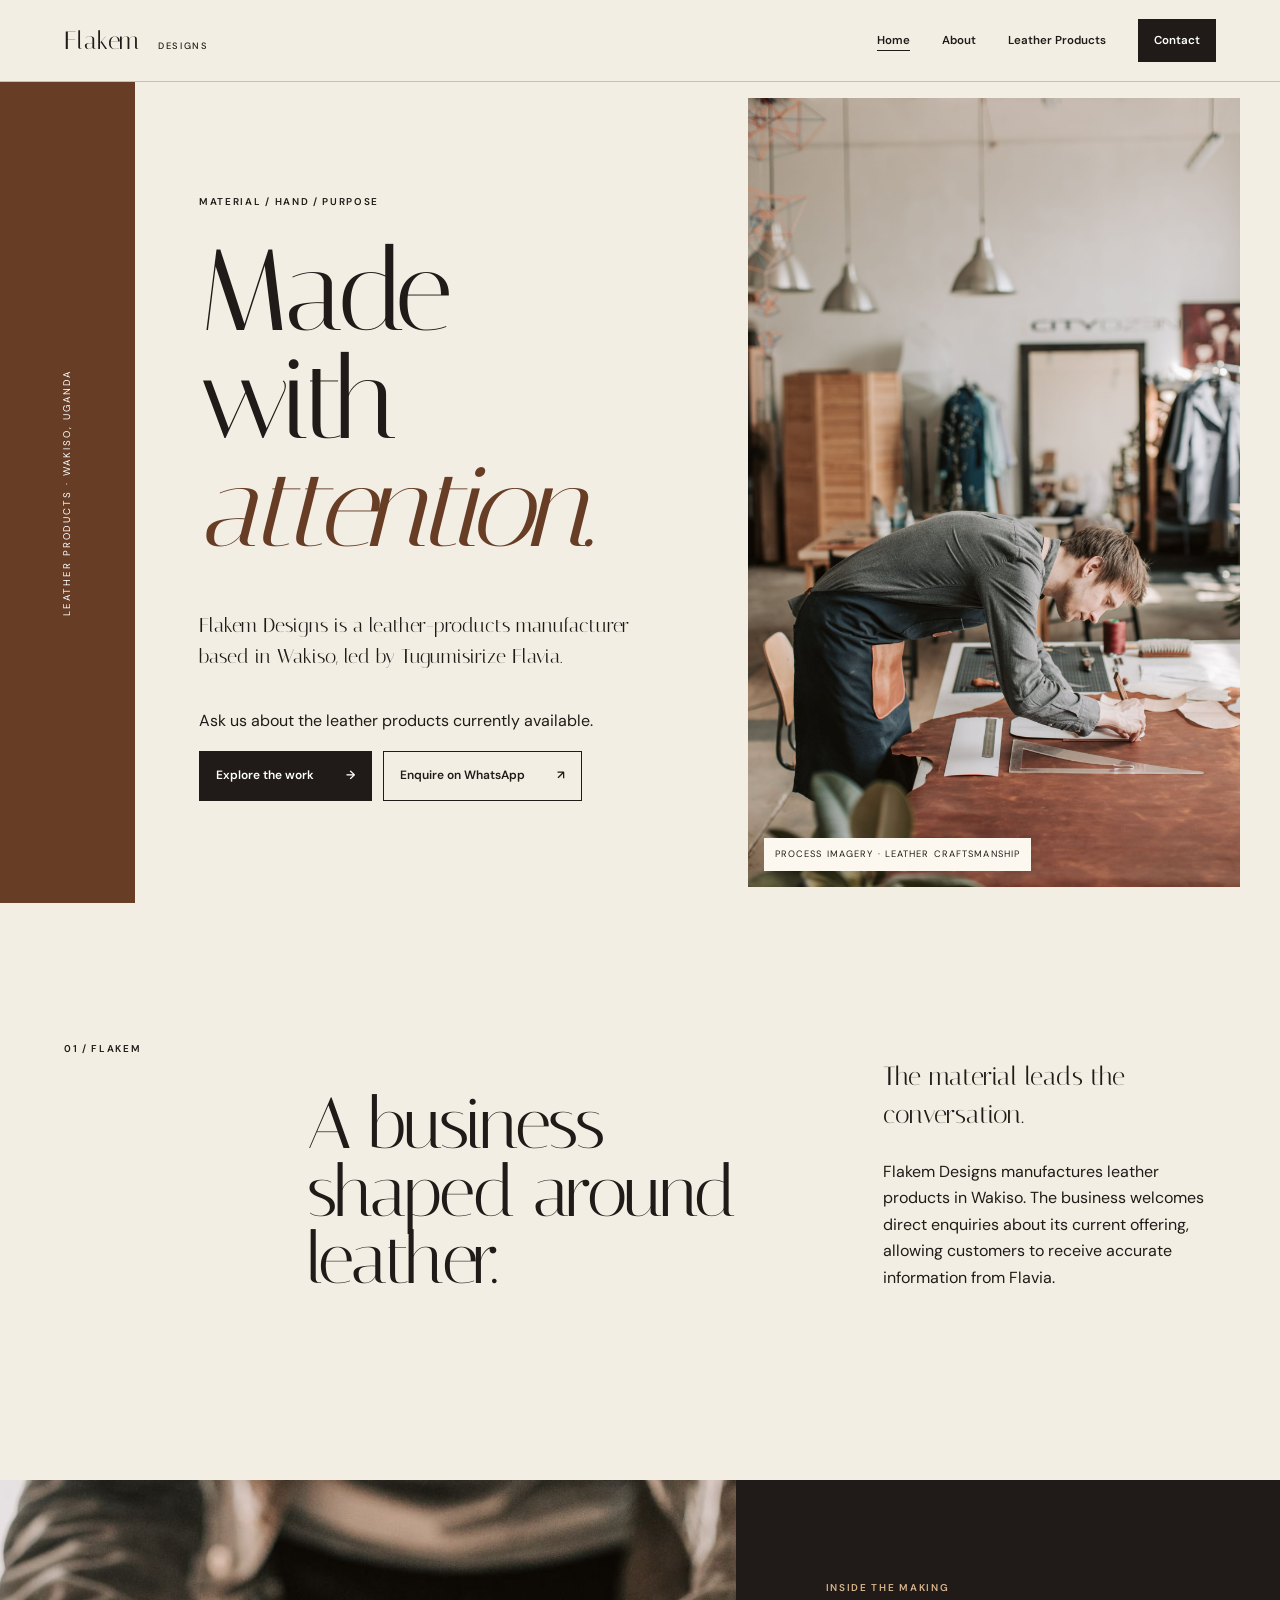
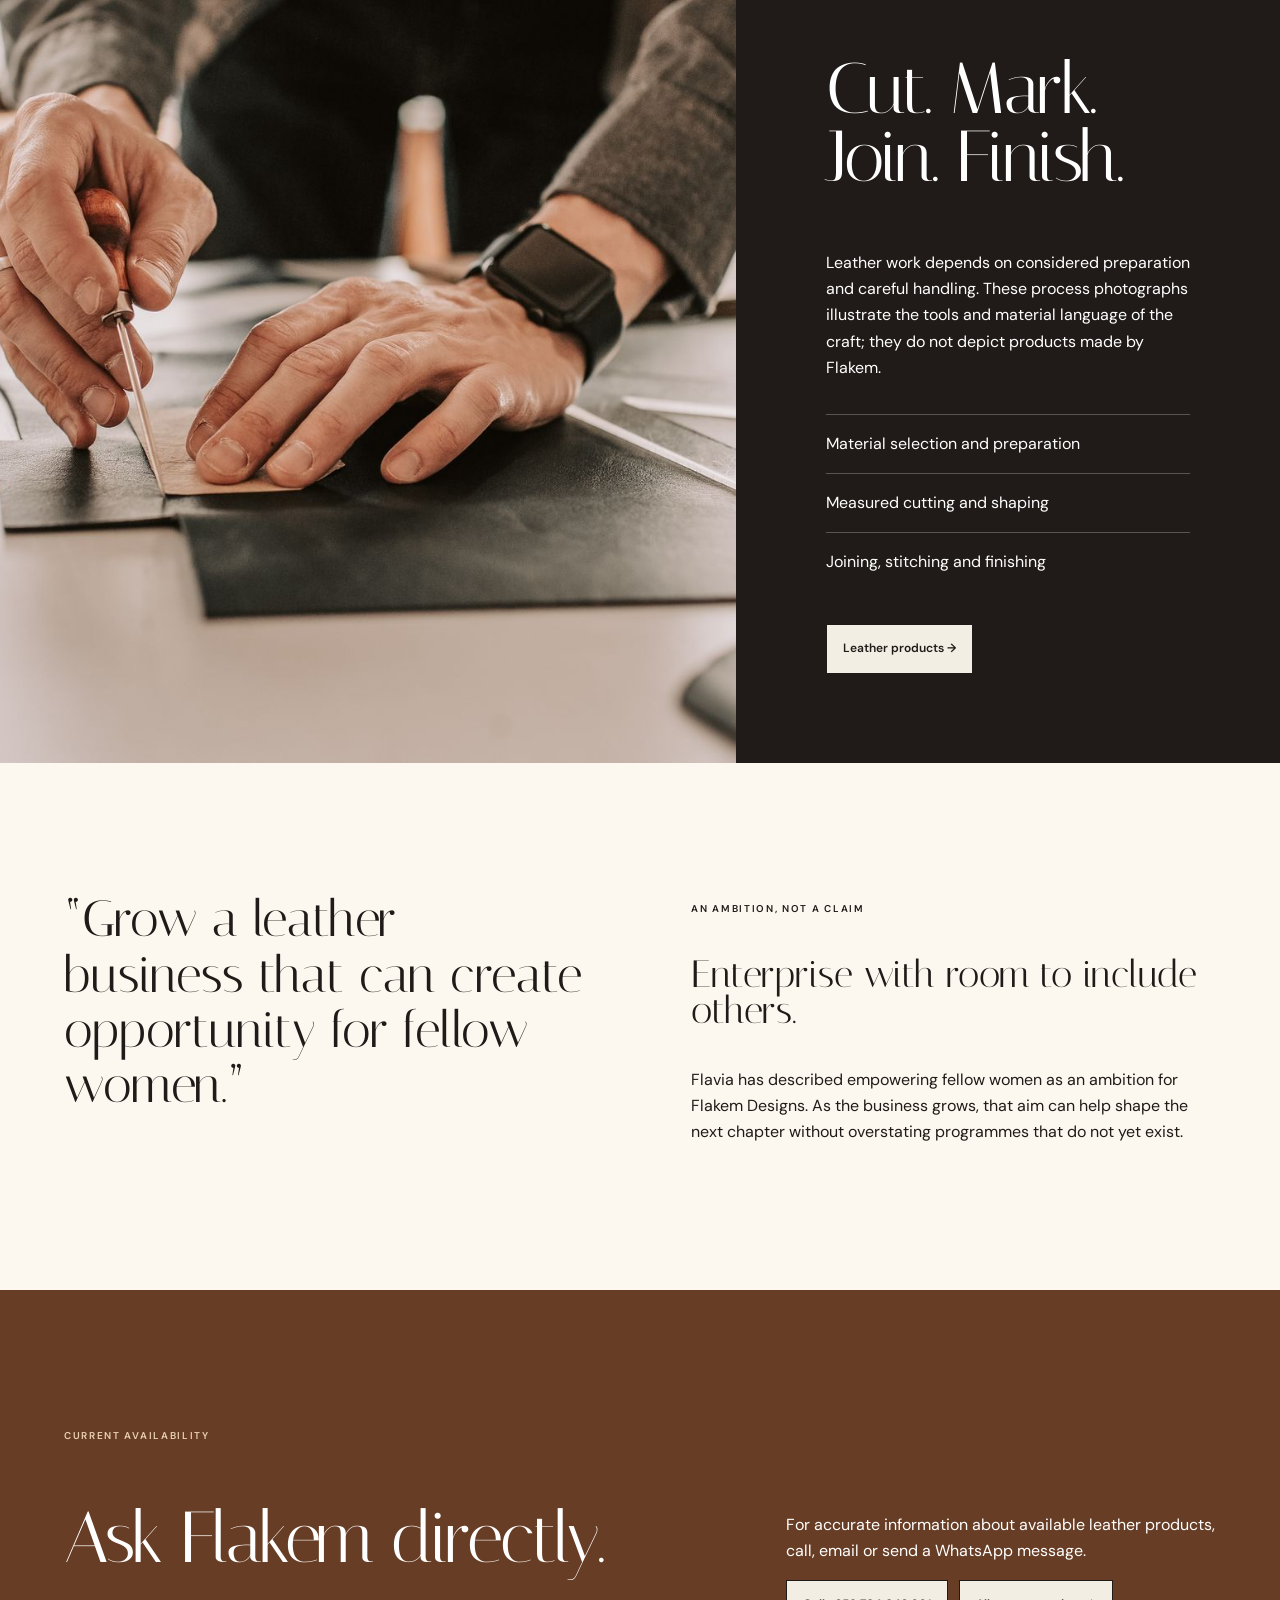
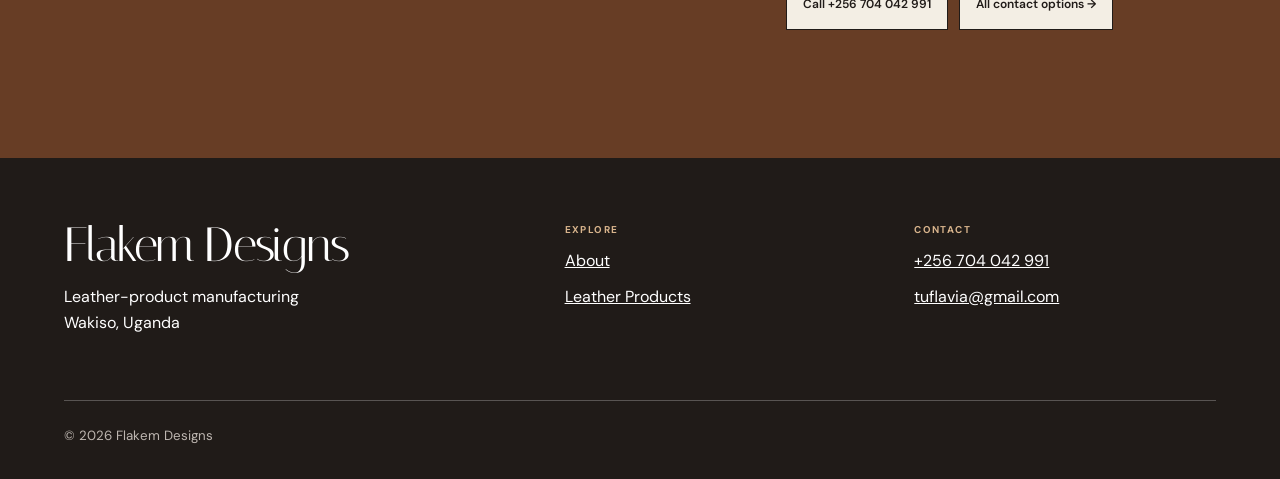
==== index.html @ 07891f85 "Build Flakem Designs website" ====
<!doctype html><html lang="en"><head><meta charset="UTF-8"><meta name="viewport" content="width=device-width,initial-scale=1"><meta name="description" content="Flakem Designs manufactures leather products in Wakiso, Uganda. Enquire about current availability."><title>Flakem Designs | Leather Products in Wakiso</title><link rel="icon" href="assets/images/favicon.svg"><link rel="stylesheet" href="assets/css/styles.css"></head><body><a class="skip" href="#main">Skip to content</a><header class="header"><a class="wordmark" href="index.html">Flakem <span>Designs</span></a><button class="menu" aria-expanded="false" aria-label="Toggle navigation"><i></i><i></i><i></i></button><nav class="nav"><a aria-current="page" href="index.html">Home</a><a href="pages/about.html">About</a><a href="pages/products.html">Leather Products</a><a class="contact-link" href="pages/contact.html">Contact</a></nav></header><main id="main"><section class="hero"><div class="hero-rail">Leather products · Wakiso, Uganda</div><div class="hero-copy reveal"><p class="eyebrow">Material / hand / purpose</p><h1>Made with <em>attention.</em></h1><p class="lead">Flakem Designs is a leather-products manufacturer based in Wakiso, led by Tugumisirize Flavia.</p><p>Ask us about the leather products currently available.</p><div class="actions"><a class="button button-dark" href="pages/products.html">Explore the work <span>→</span></a><a class="button" href="https://wa.me/256704042991?text=Hello%20Flakem%20Designs%2C%20I%20would%20like%20to%20enquire%20about%20your%20leather%20products." target="_blank" rel="noopener">Enquire on WhatsApp <span>↗</span></a></div></div><figure class="hero-image"><img src="assets/images/leather-workbench.jpg" alt="Leather artisan working at a material-covered workbench"><figcaption>Process imagery · leather craftsmanship</figcaption></figure></section><section class="section intro reveal"><p class="number">01 / Flakem</p><h2>A business shaped around leather.</h2><div><p class="lead">The material leads the conversation.</p><p>Flakem Designs manufactures leather products in Wakiso. The business welcomes direct enquiries about its current offering, allowing customers to receive accurate information from Flavia.</p></div></section><section class="material-band"><figure><img loading="lazy" src="assets/images/hand-stitching.jpg" alt="Close view of leather being worked with a stitching awl"></figure><div class="material-copy reveal"><p class="eyebrow">Inside the making</p><h2>Cut. Mark. Join. Finish.</h2><p>Leather work depends on considered preparation and careful handling. These process photographs illustrate the tools and material language of the craft; they do not depict products made by Flakem.</p><ol><li>Material selection and preparation</li><li>Measured cutting and shaping</li><li>Joining, stitching and finishing</li></ol><a class="button button-light" href="pages/products.html">Leather products →</a></div></section><section class="section manifesto reveal"><p class="quote">“Grow a leather business that can create opportunity for fellow women.”</p><div><p class="eyebrow">An ambition, not a claim</p><h3>Enterprise with room to include others.</h3><p>Flavia has described empowering fellow women as an ambition for Flakem Designs. As the business grows, that aim can help shape the next chapter without overstating programmes that do not yet exist.</p></div></section><section class="section cta"><div><p class="eyebrow" style="color:#ead0b4">Current availability</p><h2>Ask Flakem directly.</h2></div><div><p>For accurate information about available leather products, call, email or send a WhatsApp message.</p><div class="actions"><a class="button button-light" href="tel:+256704042991">Call +256 704 042 991</a><a class="button button-light" href="pages/contact.html">All contact options →</a></div></div></section></main><footer class="footer"><div><h2>Flakem Designs</h2><p>Leather-product manufacturing<br>Wakiso, Uganda</p></div><div class="footer-links"><strong>Explore</strong><a href="pages/about.html">About</a><a href="pages/products.html">Leather Products</a></div><div class="footer-links"><strong>Contact</strong><a href="tel:+256704042991">+256 704 042 991</a><a href="mailto:tuflavia@gmail.com">tuflavia@gmail.com</a></div><small>© 2026 Flakem Designs</small></footer><script src="assets/js/main.js"></script></body></html>
---- assets/css/styles.css ----
@import url('https://fonts.googleapis.com/css2?family=DM+Sans:wght@400;500;600&family=Italiana&display=swap');
:root{--ink:#201b18;--brown:#673d25;--tan:#a57a55;--ivory:#f3eee4;--paper:#fcf8ef;--line:rgba(32,27,24,.22);--display:'Italiana',Georgia,serif;--body:'DM Sans',Arial,sans-serif;--pad:clamp(1.2rem,5vw,5.5rem)}*{box-sizing:border-box}html{scroll-behavior:smooth}body{margin:0;background:var(--ivory);color:var(--ink);font:400 16px/1.65 var(--body)}body.menu-open{overflow:hidden}img{display:block;width:100%}a{color:inherit}button{font:inherit}a:focus-visible,button:focus-visible{outline:3px solid var(--tan);outline-offset:3px}.skip{position:fixed;top:-5rem;left:1rem;z-index:100;background:var(--ink);color:white;padding:.8rem}.skip:focus{top:1rem}.header{height:82px;padding:0 var(--pad);display:flex;align-items:center;justify-content:space-between;border-bottom:1px solid var(--line);background:var(--ivory);position:relative;z-index:30}.wordmark{text-decoration:none;font:400 1.55rem var(--display);letter-spacing:.02em}.wordmark span{font:500 .58rem var(--body);text-transform:uppercase;letter-spacing:.18em;margin-left:.65rem}.nav{display:flex;align-items:center;gap:clamp(1rem,2.5vw,2.4rem)}.nav a{text-decoration:none;font-size:.72rem;font-weight:600}.nav a[aria-current=page]{border-bottom:1px solid}.nav .contact-link{background:var(--ink);color:white;padding:.75rem 1rem}.menu{display:none;border:0;background:none;min-width:44px;min-height:44px}.menu i{display:block;width:24px;height:1px;background:currentColor;margin:6px}.eyebrow,.number{font-size:.62rem;font-weight:600;text-transform:uppercase;letter-spacing:.17em}h1,h2,h3{font-family:var(--display);font-weight:400;line-height:.94}h1{font-size:clamp(4rem,9vw,9.5rem);letter-spacing:-.045em}h2{font-size:clamp(2.8rem,5.6vw,5.8rem);letter-spacing:-.035em}h3{font-size:clamp(1.8rem,3vw,3rem)}p{max-width:64ch}.button{display:inline-flex;align-items:center;justify-content:space-between;gap:2rem;padding:.85rem 1rem;min-height:50px;border:1px solid currentColor;text-decoration:none;font-size:.75rem;font-weight:600;transition:transform .25s}.button:hover{transform:translateY(-3px)}.button-dark{background:var(--ink);color:white;border-color:var(--ink)}.button-light{background:var(--ivory);color:var(--ink)}.actions{display:flex;flex-wrap:wrap;gap:.7rem}.hero{min-height:calc(100svh - 82px);display:grid;grid-template-columns:135px 1fr 1fr}.hero-rail{background:var(--brown);color:white;writing-mode:vertical-rl;transform:rotate(180deg);display:flex;justify-content:center;align-items:center;font-size:.61rem;letter-spacing:.2em;text-transform:uppercase}.hero-copy{padding:clamp(4rem,8vw,8rem) var(--pad);display:flex;flex-direction:column;justify-content:center}.hero-copy h1{margin:1rem 0 1.8rem}.hero-copy h1 em{color:var(--brown);font-weight:400}.hero-copy .lead{font:400 1.25rem/1.55 var(--display)}.hero-image{position:relative;overflow:hidden}.hero-image img{height:100%;object-fit:cover;transition:transform 1.4s ease}.hero:hover .hero-image img{transform:scale(1.025)}.hero-image figcaption{position:absolute;bottom:1rem;left:1rem;background:var(--paper);padding:.55rem .7rem;font-size:.58rem;text-transform:uppercase;letter-spacing:.12em}.section{padding:clamp(5rem,10vw,10rem) var(--pad)}.intro{display:grid;grid-template-columns:.35fr 1fr .65fr;gap:5vw}.lead{font:400 clamp(1.3rem,2vw,1.75rem)/1.5 var(--display)}.material-band{display:grid;grid-template-columns:1.15fr .85fr;background:var(--ink);color:white}.material-band figure{margin:0;min-height:650px;overflow:hidden}.material-band img{height:100%;object-fit:cover}.material-copy{align-self:center;padding:clamp(3rem,7vw,7rem)}.material-copy .eyebrow{color:#d8b48c}.material-copy ol{list-style:none;padding:0;margin:2rem 0}.material-copy li{padding:1rem 0;border-top:1px solid rgba(255,255,255,.25)}.manifesto{display:grid;grid-template-columns:1fr 1fr;gap:8vw;background:var(--paper)}.quote{font:400 clamp(2rem,4vw,4.2rem)/1.08 var(--display);margin:0}.cta{background:var(--brown);color:white;display:grid;grid-template-columns:1.2fr .8fr;gap:6vw;align-items:end}.page-hero{padding:clamp(5rem,10vw,9rem) var(--pad);display:grid;grid-template-columns:1.25fr .75fr;gap:8vw;min-height:62vh;align-items:end;border-bottom:1px solid var(--line)}.page-hero h1{margin:.7rem 0 0}.page-hero aside{border-left:1px solid var(--line);padding-left:1.5rem}.story{display:grid;grid-template-columns:.6fr 1.4fr;gap:8vw}.story-body>p:first-child{font:400 1.6rem/1.5 var(--display)}.founder{display:grid;grid-template-columns:1fr 1fr;background:var(--brown);color:white}.founder figure{margin:0;min-height:620px}.founder img{height:100%;object-fit:cover}.founder-copy{padding:clamp(3rem,7vw,7rem);align-self:center}.process{display:grid;grid-template-columns:repeat(3,1fr);border-top:1px solid var(--line)}.process article{padding:2rem 2rem 2rem 0;border-bottom:1px solid var(--line)}.process article+article{padding-left:2rem;border-left:1px solid var(--line)}.product-intro{display:grid;grid-template-columns:.75fr 1.25fr;gap:7vw}.material-grid{display:grid;grid-template-columns:1.25fr .75fr;gap:1rem;padding:1rem;background:var(--paper)}.material-grid figure{margin:0;overflow:hidden}.material-grid img{height:100%;min-height:500px;object-fit:cover;transition:transform .7s}.material-grid figure:hover img{transform:scale(1.025)}.material-grid figure:nth-child(2){margin-top:7rem}.enquire{display:grid;grid-template-columns:1fr 1fr;gap:7vw;border-top:1px solid var(--line)}.contact-sheet{display:grid;grid-template-columns:.7fr 1.3fr;gap:8vw}.contact-list{list-style:none;padding:0}.contact-list li{padding:1.1rem 0;border-top:1px solid var(--line)}.contact-list small{display:block;font-size:.6rem;text-transform:uppercase;letter-spacing:.14em;color:var(--brown)}.contact-photo{min-height:620px}.contact-photo img{height:100%;object-fit:cover}.footer{padding:4rem var(--pad) 2rem;background:var(--ink);color:white;display:grid;grid-template-columns:1.5fr 1fr 1fr;gap:3rem}.footer h2{font-size:3rem;margin:0}.footer-links{display:flex;flex-direction:column;gap:.6rem}.footer-links strong{color:#d8b48c;font-size:.62rem;text-transform:uppercase;letter-spacing:.14em}.footer small{grid-column:1/-1;padding-top:1.5rem;border-top:1px solid rgba(255,255,255,.25);color:#bdb6b0}.reveal{opacity:0;transform:translateY(24px);transition:opacity .75s,transform .75s}.reveal.visible{opacity:1;transform:none}
@media(max-width:800px){.header{height:72px}.wordmark span{display:none}.menu{display:block}.nav{display:none;position:absolute;top:100%;left:0;right:0;min-height:calc(100vh - 72px);background:var(--ivory);padding:2rem var(--pad);flex-direction:column;align-items:stretch}.nav.open{display:flex}.nav a{padding:.75rem 0;font-size:1rem}.nav .contact-link{text-align:center}.hero{grid-template-columns:34px 1fr}.hero-copy{padding:4rem 1.2rem}.hero-image{grid-column:1/-1;min-height:520px}.hero-rail{grid-row:1}.intro,.material-band,.manifesto,.cta,.page-hero,.story,.founder,.product-intro,.contact-sheet,.enquire{grid-template-columns:1fr}.page-hero aside{border-left:0;border-top:1px solid var(--line);padding:1rem 0 0}.process{grid-template-columns:1fr}.process article+article{padding-left:0;border-left:0}.material-grid{grid-template-columns:1fr}.material-grid figure:nth-child(2){margin-top:0}.contact-photo{min-height:450px}.footer{grid-template-columns:1fr 1fr}.footer>:first-child{grid-column:1/-1}}
@media(max-width:520px){.hero-copy h1{font-size:clamp(3.7rem,18vw,5.3rem)}.actions{flex-direction:column}.button{width:100%}.footer{grid-template-columns:1fr}.footer>:first-child{grid-column:auto}}
@media(prefers-reduced-motion:reduce){html{scroll-behavior:auto}.reveal{opacity:1;transform:none;transition:none}.hero-image img,.material-grid img,.button{transition:none}}
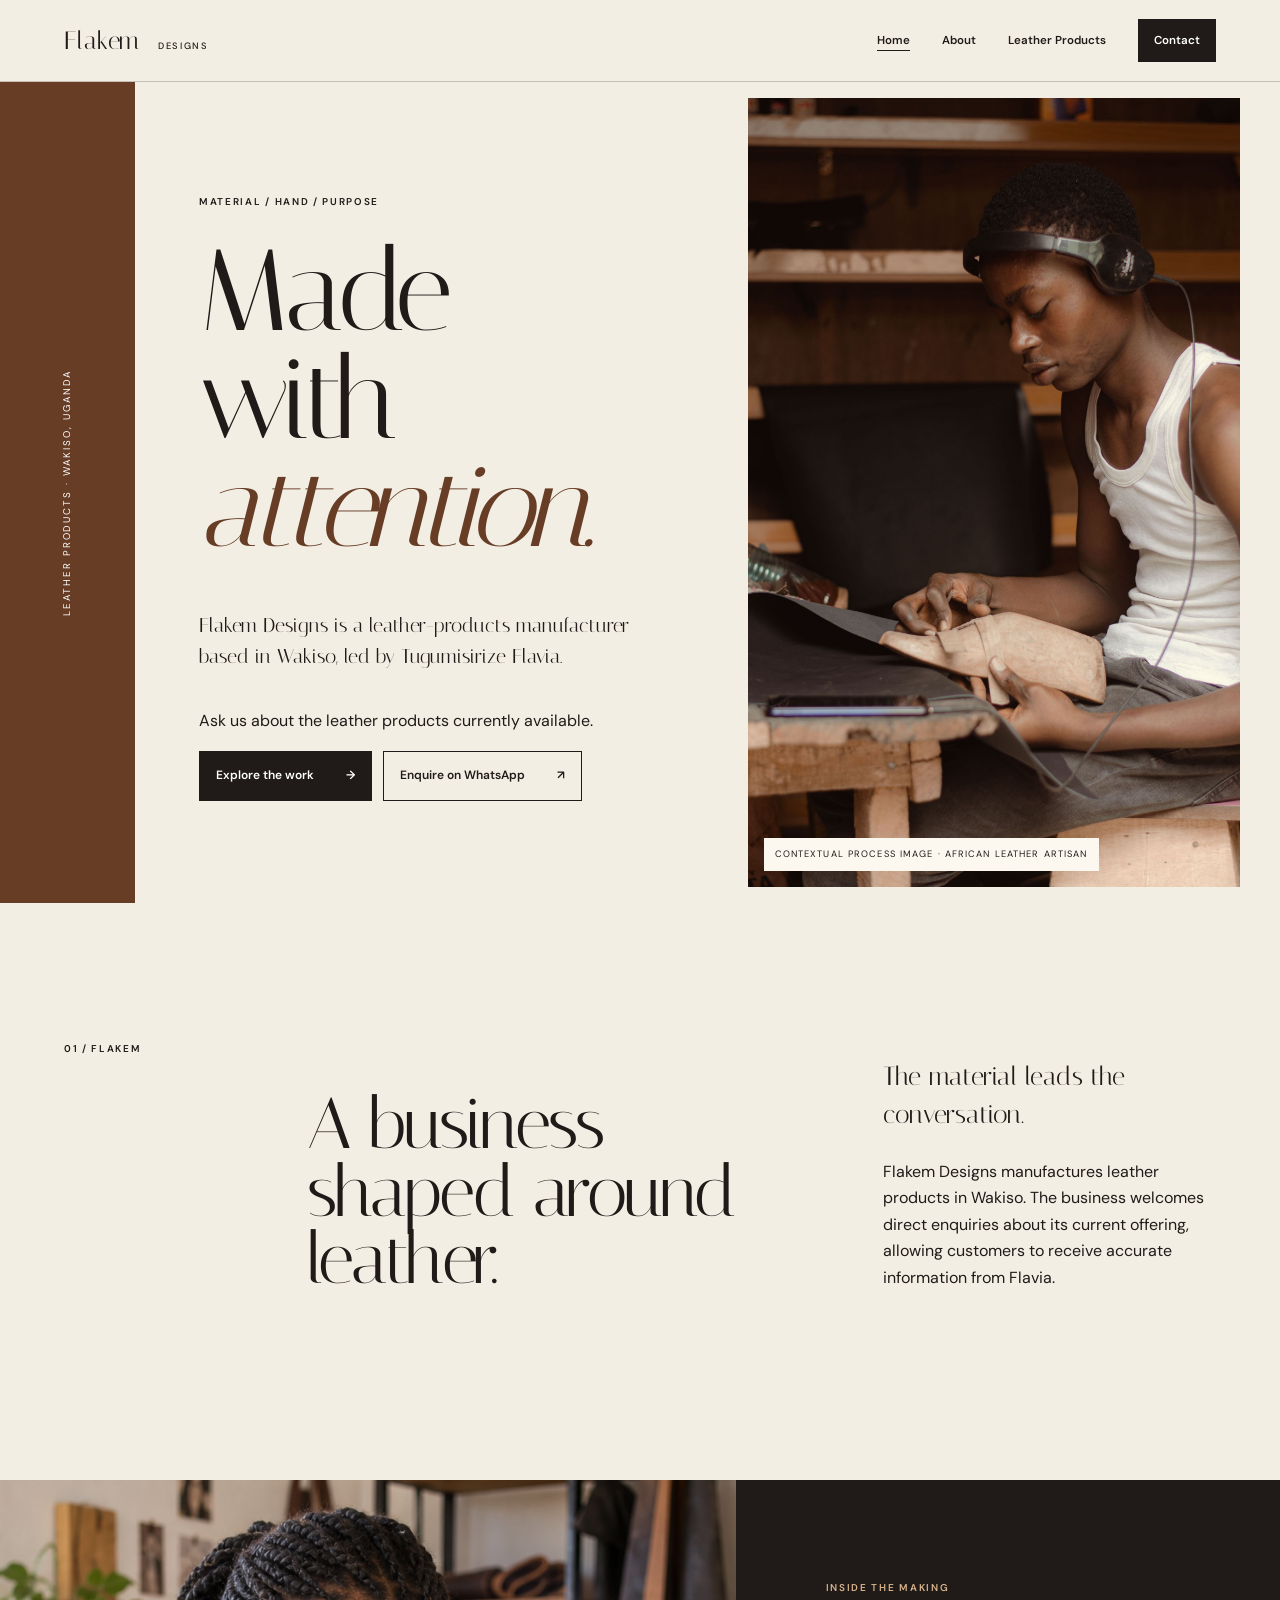
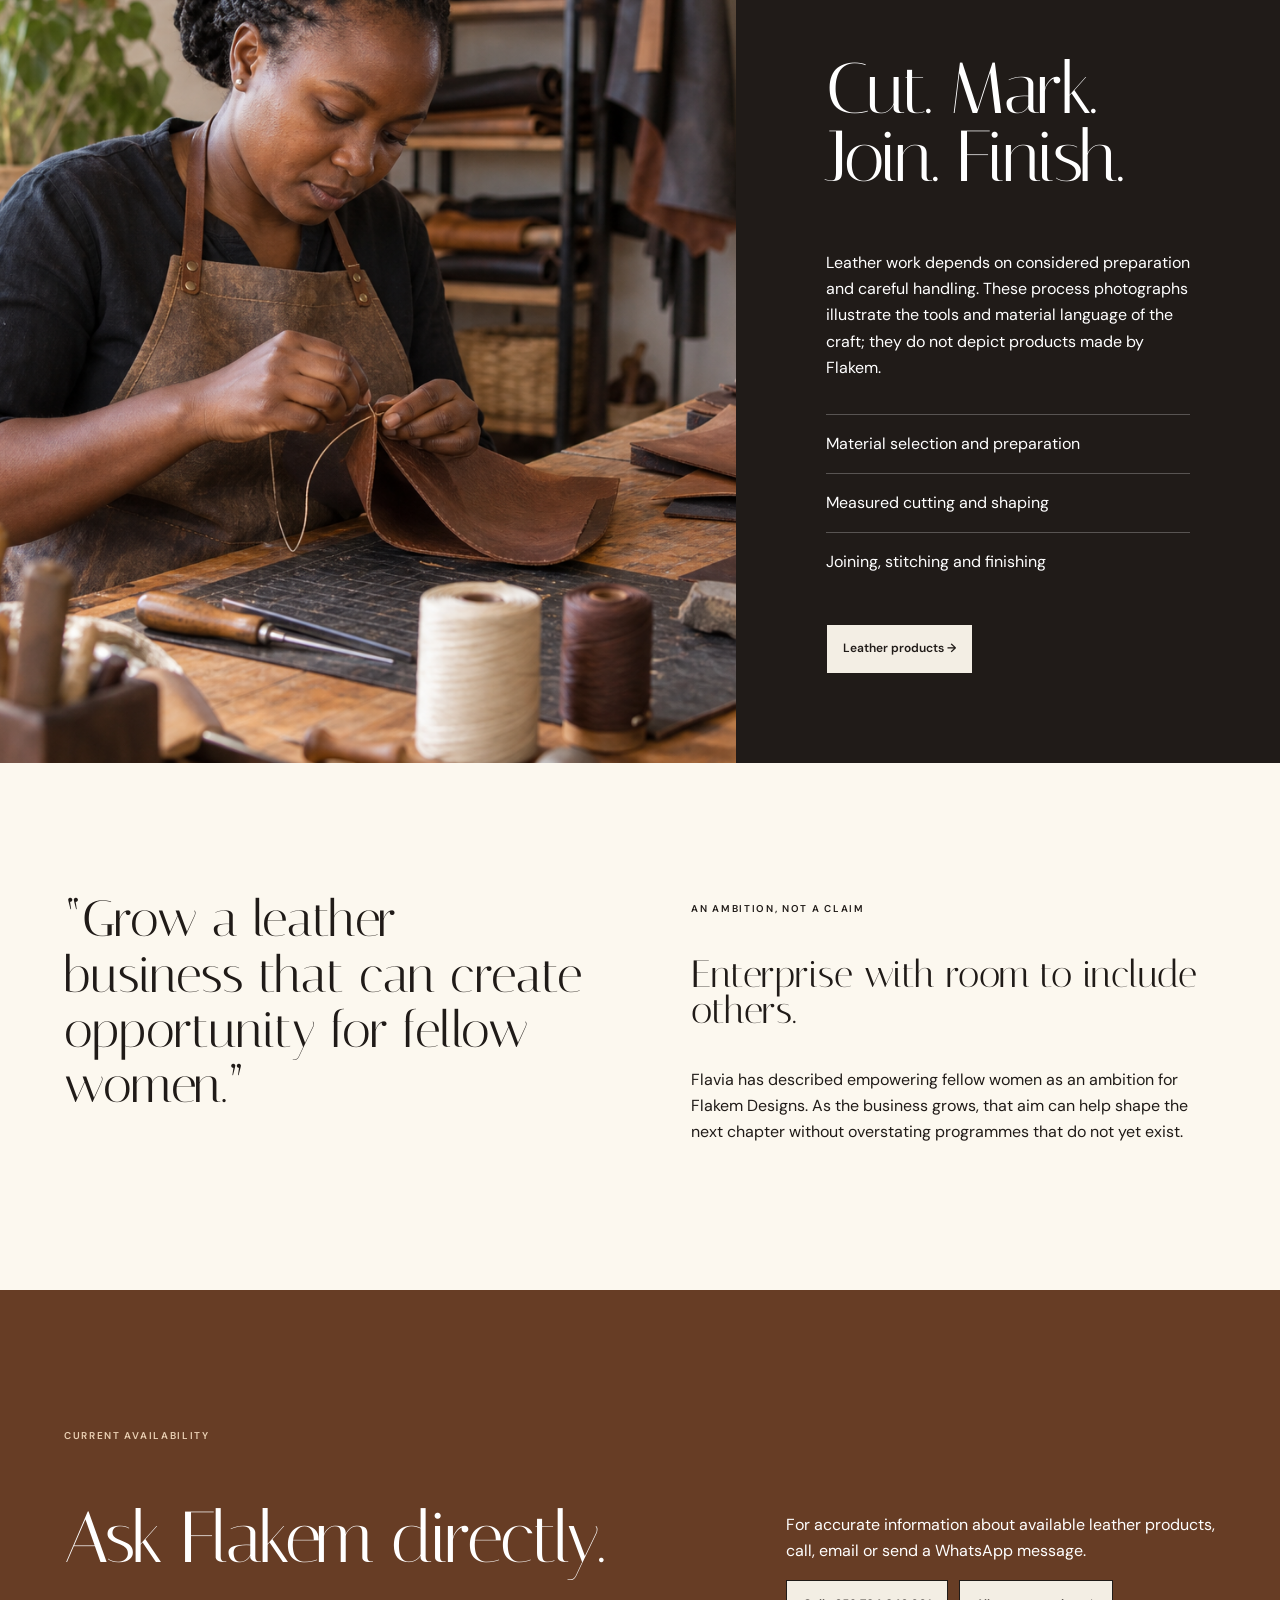
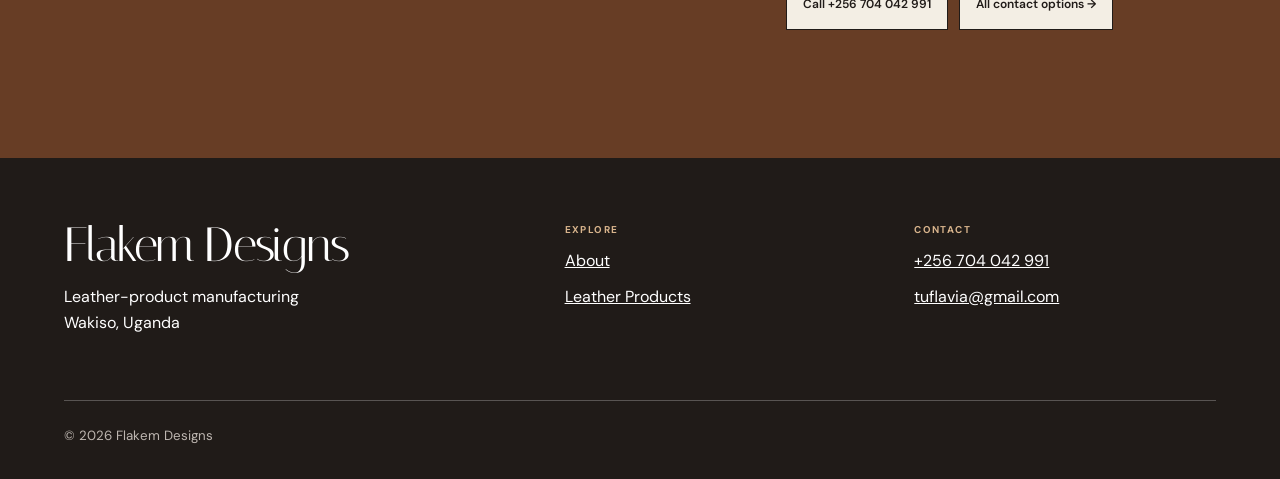
==== commit 1286cd2a: "Use locally relevant leather craft imagery" ====
--- a/index.html
+++ b/index.html
@@ -1 +1,153 @@
-<!doctype html><html lang="en"><head><meta charset="UTF-8"><meta name="viewport" content="width=device-width,initial-scale=1"><meta name="description" content="Flakem Designs manufactures leather products in Wakiso, Uganda. Enquire about current availability."><title>Flakem Designs | Leather Products in Wakiso</title><link rel="icon" href="assets/images/favicon.svg"><link rel="stylesheet" href="assets/css/styles.css"></head><body><a class="skip" href="#main">Skip to content</a><header class="header"><a class="wordmark" href="index.html">Flakem <span>Designs</span></a><button class="menu" aria-expanded="false" aria-label="Toggle navigation"><i></i><i></i><i></i></button><nav class="nav"><a aria-current="page" href="index.html">Home</a><a href="pages/about.html">About</a><a href="pages/products.html">Leather Products</a><a class="contact-link" href="pages/contact.html">Contact</a></nav></header><main id="main"><section class="hero"><div class="hero-rail">Leather products · Wakiso, Uganda</div><div class="hero-copy reveal"><p class="eyebrow">Material / hand / purpose</p><h1>Made with <em>attention.</em></h1><p class="lead">Flakem Designs is a leather-products manufacturer based in Wakiso, led by Tugumisirize Flavia.</p><p>Ask us about the leather products currently available.</p><div class="actions"><a class="button button-dark" href="pages/products.html">Explore the work <span>→</span></a><a class="button" href="https://wa.me/256704042991?text=Hello%20Flakem%20Designs%2C%20I%20would%20like%20to%20enquire%20about%20your%20leather%20products." target="_blank" rel="noopener">Enquire on WhatsApp <span>↗</span></a></div></div><figure class="hero-image"><img src="assets/images/leather-workbench.jpg" alt="Leather artisan working at a material-covered workbench"><figcaption>Process imagery · leather craftsmanship</figcaption></figure></section><section class="section intro reveal"><p class="number">01 / Flakem</p><h2>A business shaped around leather.</h2><div><p class="lead">The material leads the conversation.</p><p>Flakem Designs manufactures leather products in Wakiso. The business welcomes direct enquiries about its current offering, allowing customers to receive accurate information from Flavia.</p></div></section><section class="material-band"><figure><img loading="lazy" src="assets/images/hand-stitching.jpg" alt="Close view of leather being worked with a stitching awl"></figure><div class="material-copy reveal"><p class="eyebrow">Inside the making</p><h2>Cut. Mark. Join. Finish.</h2><p>Leather work depends on considered preparation and careful handling. These process photographs illustrate the tools and material language of the craft; they do not depict products made by Flakem.</p><ol><li>Material selection and preparation</li><li>Measured cutting and shaping</li><li>Joining, stitching and finishing</li></ol><a class="button button-light" href="pages/products.html">Leather products →</a></div></section><section class="section manifesto reveal"><p class="quote">“Grow a leather business that can create opportunity for fellow women.”</p><div><p class="eyebrow">An ambition, not a claim</p><h3>Enterprise with room to include others.</h3><p>Flavia has described empowering fellow women as an ambition for Flakem Designs. As the business grows, that aim can help shape the next chapter without overstating programmes that do not yet exist.</p></div></section><section class="section cta"><div><p class="eyebrow" style="color:#ead0b4">Current availability</p><h2>Ask Flakem directly.</h2></div><div><p>For accurate information about available leather products, call, email or send a WhatsApp message.</p><div class="actions"><a class="button button-light" href="tel:+256704042991">Call +256 704 042 991</a><a class="button button-light" href="pages/contact.html">All contact options →</a></div></div></section></main><footer class="footer"><div><h2>Flakem Designs</h2><p>Leather-product manufacturing<br>Wakiso, Uganda</p></div><div class="footer-links"><strong>Explore</strong><a href="pages/about.html">About</a><a href="pages/products.html">Leather Products</a></div><div class="footer-links"><strong>Contact</strong><a href="tel:+256704042991">+256 704 042 991</a><a href="mailto:tuflavia@gmail.com">tuflavia@gmail.com</a></div><small>© 2026 Flakem Designs</small></footer><script src="assets/js/main.js"></script></body></html>
+<!doctype html>
+<html lang="en">
+  <head>
+    <meta charset="UTF-8" />
+    <meta name="viewport" content="width=device-width,initial-scale=1" />
+    <meta
+      name="description"
+      content="Flakem Designs manufactures leather products in Wakiso, Uganda. Enquire about current availability."
+    />
+    <title>Flakem Designs | Leather Products in Wakiso</title>
+    <link rel="icon" href="assets/images/favicon.svg" />
+    <link rel="stylesheet" href="assets/css/styles.css" />
+  </head>
+  <body>
+    <a class="skip" href="#main">Skip to content</a>
+    <header class="header">
+      <a class="wordmark" href="index.html">Flakem <span>Designs</span></a
+      ><button
+        class="menu"
+        aria-expanded="false"
+        aria-label="Toggle navigation"
+      >
+        <i></i><i></i><i></i>
+      </button>
+      <nav class="nav">
+        <a aria-current="page" href="index.html">Home</a
+        ><a href="pages/about.html">About</a
+        ><a href="pages/products.html">Leather Products</a
+        ><a class="contact-link" href="pages/contact.html">Contact</a>
+      </nav>
+    </header>
+    <main id="main">
+      <section class="hero">
+        <div class="hero-rail">Leather products · Wakiso, Uganda</div>
+        <div class="hero-copy reveal">
+          <p class="eyebrow">Material / hand / purpose</p>
+          <h1>Made with <em>attention.</em></h1>
+          <p class="lead">
+            Flakem Designs is a leather-products manufacturer based in Wakiso,
+            led by Tugumisirize Flavia.
+          </p>
+          <p>Ask us about the leather products currently available.</p>
+          <div class="actions">
+            <a class="button button-dark" href="pages/products.html"
+              >Explore the work <span>→</span></a
+            ><a
+              class="button"
+              href="https://wa.me/256704042991?text=Hello%20Flakem%20Designs%2C%20I%20would%20like%20to%20enquire%20about%20your%20leather%20products."
+              target="_blank"
+              rel="noopener"
+              >Enquire on WhatsApp <span>↗</span></a
+            >
+          </div>
+        </div>
+        <figure class="hero-image">
+          <img
+            src="assets/images/african-leather-artisan.jpg"
+            alt="Black African leather artisan concentrating on his work in a workshop"
+          />
+          <figcaption>Contextual process image · African leather artisan</figcaption>
+        </figure>
+      </section>
+      <section class="section intro reveal">
+        <p class="number">01 / Flakem</p>
+        <h2>A business shaped around leather.</h2>
+        <div>
+          <p class="lead">The material leads the conversation.</p>
+          <p>
+            Flakem Designs manufactures leather products in Wakiso. The business
+            welcomes direct enquiries about its current offering, allowing
+            customers to receive accurate information from Flavia.
+          </p>
+        </div>
+      </section>
+      <section class="material-band">
+        <figure>
+          <img
+            loading="lazy"
+            src="assets/images/black-woman-leather-artisan.png"
+            alt="Contextual editorial image of a Black East African woman hand-stitching leather"
+          />
+        </figure>
+        <div class="material-copy reveal">
+          <p class="eyebrow">Inside the making</p>
+          <h2>Cut. Mark. Join. Finish.</h2>
+          <p>
+            Leather work depends on considered preparation and careful handling.
+            These process photographs illustrate the tools and material language
+            of the craft; they do not depict products made by Flakem.
+          </p>
+          <ol>
+            <li>Material selection and preparation</li>
+            <li>Measured cutting and shaping</li>
+            <li>Joining, stitching and finishing</li>
+          </ol>
+          <a class="button button-light" href="pages/products.html"
+            >Leather products →</a
+          >
+        </div>
+      </section>
+      <section class="section manifesto reveal">
+        <p class="quote">
+          “Grow a leather business that can create opportunity for fellow
+          women.”
+        </p>
+        <div>
+          <p class="eyebrow">An ambition, not a claim</p>
+          <h3>Enterprise with room to include others.</h3>
+          <p>
+            Flavia has described empowering fellow women as an ambition for
+            Flakem Designs. As the business grows, that aim can help shape the
+            next chapter without overstating programmes that do not yet exist.
+          </p>
+        </div>
+      </section>
+      <section class="section cta">
+        <div>
+          <p class="eyebrow" style="color: #ead0b4">Current availability</p>
+          <h2>Ask Flakem directly.</h2>
+        </div>
+        <div>
+          <p>
+            For accurate information about available leather products, call,
+            email or send a WhatsApp message.
+          </p>
+          <div class="actions">
+            <a class="button button-light" href="tel:+256704042991"
+              >Call +256 704 042 991</a
+            ><a class="button button-light" href="pages/contact.html"
+              >All contact options →</a
+            >
+          </div>
+        </div>
+      </section>
+    </main>
+    <footer class="footer">
+      <div>
+        <h2>Flakem Designs</h2>
+        <p>Leather-product manufacturing<br />Wakiso, Uganda</p>
+      </div>
+      <div class="footer-links">
+        <strong>Explore</strong><a href="pages/about.html">About</a
+        ><a href="pages/products.html">Leather Products</a>
+      </div>
+      <div class="footer-links">
+        <strong>Contact</strong><a href="tel:+256704042991">+256 704 042 991</a
+        ><a href="mailto:tuflavia@gmail.com">tuflavia@gmail.com</a>
+      </div>
+      <small>© 2026 Flakem Designs</small>
+    </footer>
+    <script src="assets/js/main.js"></script>
+  </body>
+</html>
--- a/assets/css/styles.css
+++ b/assets/css/styles.css
@@ -1,5 +1,556 @@
-@import url('https://fonts.googleapis.com/css2?family=DM+Sans:wght@400;500;600&family=Italiana&display=swap');
-:root{--ink:#201b18;--brown:#673d25;--tan:#a57a55;--ivory:#f3eee4;--paper:#fcf8ef;--line:rgba(32,27,24,.22);--display:'Italiana',Georgia,serif;--body:'DM Sans',Arial,sans-serif;--pad:clamp(1.2rem,5vw,5.5rem)}*{box-sizing:border-box}html{scroll-behavior:smooth}body{margin:0;background:var(--ivory);color:var(--ink);font:400 16px/1.65 var(--body)}body.menu-open{overflow:hidden}img{display:block;width:100%}a{color:inherit}button{font:inherit}a:focus-visible,button:focus-visible{outline:3px solid var(--tan);outline-offset:3px}.skip{position:fixed;top:-5rem;left:1rem;z-index:100;background:var(--ink);color:white;padding:.8rem}.skip:focus{top:1rem}.header{height:82px;padding:0 var(--pad);display:flex;align-items:center;justify-content:space-between;border-bottom:1px solid var(--line);background:var(--ivory);position:relative;z-index:30}.wordmark{text-decoration:none;font:400 1.55rem var(--display);letter-spacing:.02em}.wordmark span{font:500 .58rem var(--body);text-transform:uppercase;letter-spacing:.18em;margin-left:.65rem}.nav{display:flex;align-items:center;gap:clamp(1rem,2.5vw,2.4rem)}.nav a{text-decoration:none;font-size:.72rem;font-weight:600}.nav a[aria-current=page]{border-bottom:1px solid}.nav .contact-link{background:var(--ink);color:white;padding:.75rem 1rem}.menu{display:none;border:0;background:none;min-width:44px;min-height:44px}.menu i{display:block;width:24px;height:1px;background:currentColor;margin:6px}.eyebrow,.number{font-size:.62rem;font-weight:600;text-transform:uppercase;letter-spacing:.17em}h1,h2,h3{font-family:var(--display);font-weight:400;line-height:.94}h1{font-size:clamp(4rem,9vw,9.5rem);letter-spacing:-.045em}h2{font-size:clamp(2.8rem,5.6vw,5.8rem);letter-spacing:-.035em}h3{font-size:clamp(1.8rem,3vw,3rem)}p{max-width:64ch}.button{display:inline-flex;align-items:center;justify-content:space-between;gap:2rem;padding:.85rem 1rem;min-height:50px;border:1px solid currentColor;text-decoration:none;font-size:.75rem;font-weight:600;transition:transform .25s}.button:hover{transform:translateY(-3px)}.button-dark{background:var(--ink);color:white;border-color:var(--ink)}.button-light{background:var(--ivory);color:var(--ink)}.actions{display:flex;flex-wrap:wrap;gap:.7rem}.hero{min-height:calc(100svh - 82px);display:grid;grid-template-columns:135px 1fr 1fr}.hero-rail{background:var(--brown);color:white;writing-mode:vertical-rl;transform:rotate(180deg);display:flex;justify-content:center;align-items:center;font-size:.61rem;letter-spacing:.2em;text-transform:uppercase}.hero-copy{padding:clamp(4rem,8vw,8rem) var(--pad);display:flex;flex-direction:column;justify-content:center}.hero-copy h1{margin:1rem 0 1.8rem}.hero-copy h1 em{color:var(--brown);font-weight:400}.hero-copy .lead{font:400 1.25rem/1.55 var(--display)}.hero-image{position:relative;overflow:hidden}.hero-image img{height:100%;object-fit:cover;transition:transform 1.4s ease}.hero:hover .hero-image img{transform:scale(1.025)}.hero-image figcaption{position:absolute;bottom:1rem;left:1rem;background:var(--paper);padding:.55rem .7rem;font-size:.58rem;text-transform:uppercase;letter-spacing:.12em}.section{padding:clamp(5rem,10vw,10rem) var(--pad)}.intro{display:grid;grid-template-columns:.35fr 1fr .65fr;gap:5vw}.lead{font:400 clamp(1.3rem,2vw,1.75rem)/1.5 var(--display)}.material-band{display:grid;grid-template-columns:1.15fr .85fr;background:var(--ink);color:white}.material-band figure{margin:0;min-height:650px;overflow:hidden}.material-band img{height:100%;object-fit:cover}.material-copy{align-self:center;padding:clamp(3rem,7vw,7rem)}.material-copy .eyebrow{color:#d8b48c}.material-copy ol{list-style:none;padding:0;margin:2rem 0}.material-copy li{padding:1rem 0;border-top:1px solid rgba(255,255,255,.25)}.manifesto{display:grid;grid-template-columns:1fr 1fr;gap:8vw;background:var(--paper)}.quote{font:400 clamp(2rem,4vw,4.2rem)/1.08 var(--display);margin:0}.cta{background:var(--brown);color:white;display:grid;grid-template-columns:1.2fr .8fr;gap:6vw;align-items:end}.page-hero{padding:clamp(5rem,10vw,9rem) var(--pad);display:grid;grid-template-columns:1.25fr .75fr;gap:8vw;min-height:62vh;align-items:end;border-bottom:1px solid var(--line)}.page-hero h1{margin:.7rem 0 0}.page-hero aside{border-left:1px solid var(--line);padding-left:1.5rem}.story{display:grid;grid-template-columns:.6fr 1.4fr;gap:8vw}.story-body>p:first-child{font:400 1.6rem/1.5 var(--display)}.founder{display:grid;grid-template-columns:1fr 1fr;background:var(--brown);color:white}.founder figure{margin:0;min-height:620px}.founder img{height:100%;object-fit:cover}.founder-copy{padding:clamp(3rem,7vw,7rem);align-self:center}.process{display:grid;grid-template-columns:repeat(3,1fr);border-top:1px solid var(--line)}.process article{padding:2rem 2rem 2rem 0;border-bottom:1px solid var(--line)}.process article+article{padding-left:2rem;border-left:1px solid var(--line)}.product-intro{display:grid;grid-template-columns:.75fr 1.25fr;gap:7vw}.material-grid{display:grid;grid-template-columns:1.25fr .75fr;gap:1rem;padding:1rem;background:var(--paper)}.material-grid figure{margin:0;overflow:hidden}.material-grid img{height:100%;min-height:500px;object-fit:cover;transition:transform .7s}.material-grid figure:hover img{transform:scale(1.025)}.material-grid figure:nth-child(2){margin-top:7rem}.enquire{display:grid;grid-template-columns:1fr 1fr;gap:7vw;border-top:1px solid var(--line)}.contact-sheet{display:grid;grid-template-columns:.7fr 1.3fr;gap:8vw}.contact-list{list-style:none;padding:0}.contact-list li{padding:1.1rem 0;border-top:1px solid var(--line)}.contact-list small{display:block;font-size:.6rem;text-transform:uppercase;letter-spacing:.14em;color:var(--brown)}.contact-photo{min-height:620px}.contact-photo img{height:100%;object-fit:cover}.footer{padding:4rem var(--pad) 2rem;background:var(--ink);color:white;display:grid;grid-template-columns:1.5fr 1fr 1fr;gap:3rem}.footer h2{font-size:3rem;margin:0}.footer-links{display:flex;flex-direction:column;gap:.6rem}.footer-links strong{color:#d8b48c;font-size:.62rem;text-transform:uppercase;letter-spacing:.14em}.footer small{grid-column:1/-1;padding-top:1.5rem;border-top:1px solid rgba(255,255,255,.25);color:#bdb6b0}.reveal{opacity:0;transform:translateY(24px);transition:opacity .75s,transform .75s}.reveal.visible{opacity:1;transform:none}
-@media(max-width:800px){.header{height:72px}.wordmark span{display:none}.menu{display:block}.nav{display:none;position:absolute;top:100%;left:0;right:0;min-height:calc(100vh - 72px);background:var(--ivory);padding:2rem var(--pad);flex-direction:column;align-items:stretch}.nav.open{display:flex}.nav a{padding:.75rem 0;font-size:1rem}.nav .contact-link{text-align:center}.hero{grid-template-columns:34px 1fr}.hero-copy{padding:4rem 1.2rem}.hero-image{grid-column:1/-1;min-height:520px}.hero-rail{grid-row:1}.intro,.material-band,.manifesto,.cta,.page-hero,.story,.founder,.product-intro,.contact-sheet,.enquire{grid-template-columns:1fr}.page-hero aside{border-left:0;border-top:1px solid var(--line);padding:1rem 0 0}.process{grid-template-columns:1fr}.process article+article{padding-left:0;border-left:0}.material-grid{grid-template-columns:1fr}.material-grid figure:nth-child(2){margin-top:0}.contact-photo{min-height:450px}.footer{grid-template-columns:1fr 1fr}.footer>:first-child{grid-column:1/-1}}
-@media(max-width:520px){.hero-copy h1{font-size:clamp(3.7rem,18vw,5.3rem)}.actions{flex-direction:column}.button{width:100%}.footer{grid-template-columns:1fr}.footer>:first-child{grid-column:auto}}
-@media(prefers-reduced-motion:reduce){html{scroll-behavior:auto}.reveal{opacity:1;transform:none;transition:none}.hero-image img,.material-grid img,.button{transition:none}}
+@import url("https://fonts.googleapis.com/css2?family=DM+Sans:wght@400;500;600&family=Italiana&display=swap");
+:root {
+  --ink: #201b18;
+  --brown: #673d25;
+  --tan: #a57a55;
+  --ivory: #f3eee4;
+  --paper: #fcf8ef;
+  --line: rgba(32, 27, 24, 0.22);
+  --display: "Italiana", Georgia, serif;
+  --body: "DM Sans", Arial, sans-serif;
+  --pad: clamp(1.2rem, 5vw, 5.5rem);
+}
+* {
+  box-sizing: border-box;
+}
+html {
+  scroll-behavior: smooth;
+}
+body {
+  margin: 0;
+  background: var(--ivory);
+  color: var(--ink);
+  font: 400 16px/1.65 var(--body);
+}
+body.menu-open {
+  overflow: hidden;
+}
+img {
+  display: block;
+  width: 100%;
+}
+a {
+  color: inherit;
+}
+button {
+  font: inherit;
+}
+a:focus-visible,
+button:focus-visible {
+  outline: 3px solid var(--tan);
+  outline-offset: 3px;
+}
+.skip {
+  position: fixed;
+  top: -5rem;
+  left: 1rem;
+  z-index: 100;
+  background: var(--ink);
+  color: white;
+  padding: 0.8rem;
+}
+.skip:focus {
+  top: 1rem;
+}
+.header {
+  height: 82px;
+  padding: 0 var(--pad);
+  display: flex;
+  align-items: center;
+  justify-content: space-between;
+  border-bottom: 1px solid var(--line);
+  background: var(--ivory);
+  position: relative;
+  z-index: 30;
+}
+.wordmark {
+  text-decoration: none;
+  font: 400 1.55rem var(--display);
+  letter-spacing: 0.02em;
+}
+.wordmark span {
+  font: 500 0.58rem var(--body);
+  text-transform: uppercase;
+  letter-spacing: 0.18em;
+  margin-left: 0.65rem;
+}
+.nav {
+  display: flex;
+  align-items: center;
+  gap: clamp(1rem, 2.5vw, 2.4rem);
+}
+.nav a {
+  text-decoration: none;
+  font-size: 0.72rem;
+  font-weight: 600;
+}
+.nav a[aria-current="page"] {
+  border-bottom: 1px solid;
+}
+.nav .contact-link {
+  background: var(--ink);
+  color: white;
+  padding: 0.75rem 1rem;
+}
+.menu {
+  display: none;
+  border: 0;
+  background: none;
+  min-width: 44px;
+  min-height: 44px;
+}
+.menu i {
+  display: block;
+  width: 24px;
+  height: 1px;
+  background: currentColor;
+  margin: 6px;
+}
+.eyebrow,
+.number {
+  font-size: 0.62rem;
+  font-weight: 600;
+  text-transform: uppercase;
+  letter-spacing: 0.17em;
+}
+h1,
+h2,
+h3 {
+  font-family: var(--display);
+  font-weight: 400;
+  line-height: 0.94;
+}
+h1 {
+  font-size: clamp(4rem, 9vw, 9.5rem);
+  letter-spacing: -0.045em;
+}
+h2 {
+  font-size: clamp(2.8rem, 5.6vw, 5.8rem);
+  letter-spacing: -0.035em;
+}
+h3 {
+  font-size: clamp(1.8rem, 3vw, 3rem);
+}
+p {
+  max-width: 64ch;
+}
+.button {
+  display: inline-flex;
+  align-items: center;
+  justify-content: space-between;
+  gap: 2rem;
+  padding: 0.85rem 1rem;
+  min-height: 50px;
+  border: 1px solid currentColor;
+  text-decoration: none;
+  font-size: 0.75rem;
+  font-weight: 600;
+  transition: transform 0.25s;
+}
+.button:hover {
+  transform: translateY(-3px);
+}
+.button-dark {
+  background: var(--ink);
+  color: white;
+  border-color: var(--ink);
+}
+.button-light {
+  background: var(--ivory);
+  color: var(--ink);
+}
+.actions {
+  display: flex;
+  flex-wrap: wrap;
+  gap: 0.7rem;
+}
+.hero {
+  min-height: calc(100svh - 82px);
+  display: grid;
+  grid-template-columns: 135px 1fr 1fr;
+}
+.hero-rail {
+  background: var(--brown);
+  color: white;
+  writing-mode: vertical-rl;
+  transform: rotate(180deg);
+  display: flex;
+  justify-content: center;
+  align-items: center;
+  font-size: 0.61rem;
+  letter-spacing: 0.2em;
+  text-transform: uppercase;
+}
+.hero-copy {
+  padding: clamp(4rem, 8vw, 8rem) var(--pad);
+  display: flex;
+  flex-direction: column;
+  justify-content: center;
+}
+.hero-copy h1 {
+  margin: 1rem 0 1.8rem;
+}
+.hero-copy h1 em {
+  color: var(--brown);
+  font-weight: 400;
+}
+.hero-copy .lead {
+  font: 400 1.25rem/1.55 var(--display);
+}
+.hero-image {
+  position: relative;
+  overflow: hidden;
+}
+.hero-image img {
+  height: 100%;
+  object-fit: cover;
+  object-position: center 35%;
+  transition: transform 1.4s ease;
+}
+.hero:hover .hero-image img {
+  transform: scale(1.025);
+}
+.hero-image figcaption {
+  position: absolute;
+  bottom: 1rem;
+  left: 1rem;
+  background: var(--paper);
+  padding: 0.55rem 0.7rem;
+  font-size: 0.58rem;
+  text-transform: uppercase;
+  letter-spacing: 0.12em;
+}
+.section {
+  padding: clamp(5rem, 10vw, 10rem) var(--pad);
+}
+.intro {
+  display: grid;
+  grid-template-columns: 0.35fr 1fr 0.65fr;
+  gap: 5vw;
+}
+.lead {
+  font: 400 clamp(1.3rem, 2vw, 1.75rem) / 1.5 var(--display);
+}
+.material-band {
+  display: grid;
+  grid-template-columns: 1.15fr 0.85fr;
+  background: var(--ink);
+  color: white;
+}
+.material-band figure {
+  margin: 0;
+  min-height: 650px;
+  overflow: hidden;
+}
+.material-band img {
+  height: 100%;
+  object-fit: cover;
+}
+.material-copy {
+  align-self: center;
+  padding: clamp(3rem, 7vw, 7rem);
+}
+.material-copy .eyebrow {
+  color: #d8b48c;
+}
+.material-copy ol {
+  list-style: none;
+  padding: 0;
+  margin: 2rem 0;
+}
+.material-copy li {
+  padding: 1rem 0;
+  border-top: 1px solid rgba(255, 255, 255, 0.25);
+}
+.manifesto {
+  display: grid;
+  grid-template-columns: 1fr 1fr;
+  gap: 8vw;
+  background: var(--paper);
+}
+.quote {
+  font: 400 clamp(2rem, 4vw, 4.2rem) / 1.08 var(--display);
+  margin: 0;
+}
+.cta {
+  background: var(--brown);
+  color: white;
+  display: grid;
+  grid-template-columns: 1.2fr 0.8fr;
+  gap: 6vw;
+  align-items: end;
+}
+.page-hero {
+  padding: clamp(5rem, 10vw, 9rem) var(--pad);
+  display: grid;
+  grid-template-columns: 1.25fr 0.75fr;
+  gap: 8vw;
+  min-height: 62vh;
+  align-items: end;
+  border-bottom: 1px solid var(--line);
+}
+.page-hero h1 {
+  margin: 0.7rem 0 0;
+}
+.page-hero aside {
+  border-left: 1px solid var(--line);
+  padding-left: 1.5rem;
+}
+.story {
+  display: grid;
+  grid-template-columns: 0.6fr 1.4fr;
+  gap: 8vw;
+}
+.story-body > p:first-child {
+  font: 400 1.6rem/1.5 var(--display);
+}
+.founder {
+  display: grid;
+  grid-template-columns: 1fr 1fr;
+  background: var(--brown);
+  color: white;
+}
+.founder figure {
+  margin: 0;
+  min-height: 620px;
+}
+.founder img {
+  height: 100%;
+  object-fit: cover;
+}
+.founder-copy {
+  padding: clamp(3rem, 7vw, 7rem);
+  align-self: center;
+}
+.process {
+  display: grid;
+  grid-template-columns: repeat(3, 1fr);
+  border-top: 1px solid var(--line);
+}
+.process article {
+  padding: 2rem 2rem 2rem 0;
+  border-bottom: 1px solid var(--line);
+}
+.process article + article {
+  padding-left: 2rem;
+  border-left: 1px solid var(--line);
+}
+.product-intro {
+  display: grid;
+  grid-template-columns: 0.75fr 1.25fr;
+  gap: 7vw;
+}
+.material-grid {
+  display: grid;
+  grid-template-columns: 1.25fr 0.75fr;
+  gap: 1rem;
+  padding: 1rem;
+  background: var(--paper);
+}
+.material-grid figure {
+  margin: 0;
+  overflow: hidden;
+}
+.material-grid img {
+  height: 100%;
+  min-height: 500px;
+  object-fit: cover;
+  transition: transform 0.7s;
+}
+.material-grid figure:hover img {
+  transform: scale(1.025);
+}
+.material-grid figure:nth-child(2) {
+  margin-top: 7rem;
+}
+.enquire {
+  display: grid;
+  grid-template-columns: 1fr 1fr;
+  gap: 7vw;
+  border-top: 1px solid var(--line);
+}
+.contact-sheet {
+  display: grid;
+  grid-template-columns: 0.7fr 1.3fr;
+  gap: 8vw;
+}
+.contact-list {
+  list-style: none;
+  padding: 0;
+}
+.contact-list li {
+  padding: 1.1rem 0;
+  border-top: 1px solid var(--line);
+}
+.contact-list small {
+  display: block;
+  font-size: 0.6rem;
+  text-transform: uppercase;
+  letter-spacing: 0.14em;
+  color: var(--brown);
+}
+.contact-photo {
+  min-height: 620px;
+}
+.contact-photo img {
+  height: 100%;
+  object-fit: cover;
+  object-position: center 35%;
+}
+.footer {
+  padding: 4rem var(--pad) 2rem;
+  background: var(--ink);
+  color: white;
+  display: grid;
+  grid-template-columns: 1.5fr 1fr 1fr;
+  gap: 3rem;
+}
+.footer h2 {
+  font-size: 3rem;
+  margin: 0;
+}
+.footer-links {
+  display: flex;
+  flex-direction: column;
+  gap: 0.6rem;
+}
+.footer-links strong {
+  color: #d8b48c;
+  font-size: 0.62rem;
+  text-transform: uppercase;
+  letter-spacing: 0.14em;
+}
+.footer small {
+  grid-column: 1/-1;
+  padding-top: 1.5rem;
+  border-top: 1px solid rgba(255, 255, 255, 0.25);
+  color: #bdb6b0;
+}
+.reveal {
+  opacity: 0;
+  transform: translateY(24px);
+  transition:
+    opacity 0.75s,
+    transform 0.75s;
+}
+.reveal.visible {
+  opacity: 1;
+  transform: none;
+}
+@media (max-width: 800px) {
+  .header {
+    height: 72px;
+  }
+  .wordmark span {
+    display: none;
+  }
+  .menu {
+    display: block;
+  }
+  .nav {
+    display: none;
+    position: absolute;
+    top: 100%;
+    left: 0;
+    right: 0;
+    min-height: calc(100vh - 72px);
+    background: var(--ivory);
+    padding: 2rem var(--pad);
+    flex-direction: column;
+    align-items: stretch;
+  }
+  .nav.open {
+    display: flex;
+  }
+  .nav a {
+    padding: 0.75rem 0;
+    font-size: 1rem;
+  }
+  .nav .contact-link {
+    text-align: center;
+  }
+  .hero {
+    grid-template-columns: 34px 1fr;
+  }
+  .hero-copy {
+    padding: 4rem 1.2rem;
+  }
+  .hero-image {
+    grid-column: 1/-1;
+    min-height: 520px;
+  }
+  .hero-rail {
+    grid-row: 1;
+  }
+  .intro,
+  .material-band,
+  .manifesto,
+  .cta,
+  .page-hero,
+  .story,
+  .founder,
+  .product-intro,
+  .contact-sheet,
+  .enquire {
+    grid-template-columns: 1fr;
+  }
+  .page-hero aside {
+    border-left: 0;
+    border-top: 1px solid var(--line);
+    padding: 1rem 0 0;
+  }
+  .process {
+    grid-template-columns: 1fr;
+  }
+  .process article + article {
+    padding-left: 0;
+    border-left: 0;
+  }
+  .material-grid {
+    grid-template-columns: 1fr;
+  }
+  .material-grid figure:nth-child(2) {
+    margin-top: 0;
+  }
+  .contact-photo {
+    min-height: 450px;
+  }
+  .footer {
+    grid-template-columns: 1fr 1fr;
+  }
+  .footer > :first-child {
+    grid-column: 1/-1;
+  }
+}
+@media (max-width: 520px) {
+  .hero-copy h1 {
+    font-size: clamp(3.7rem, 18vw, 5.3rem);
+  }
+  .actions {
+    flex-direction: column;
+  }
+  .button {
+    width: 100%;
+  }
+  .footer {
+    grid-template-columns: 1fr;
+  }
+  .footer > :first-child {
+    grid-column: auto;
+  }
+}
+@media (prefers-reduced-motion: reduce) {
+  html {
+    scroll-behavior: auto;
+  }
+  .reveal {
+    opacity: 1;
+    transform: none;
+    transition: none;
+  }
+  .hero-image img,
+  .material-grid img,
+  .button {
+    transition: none;
+  }
+}
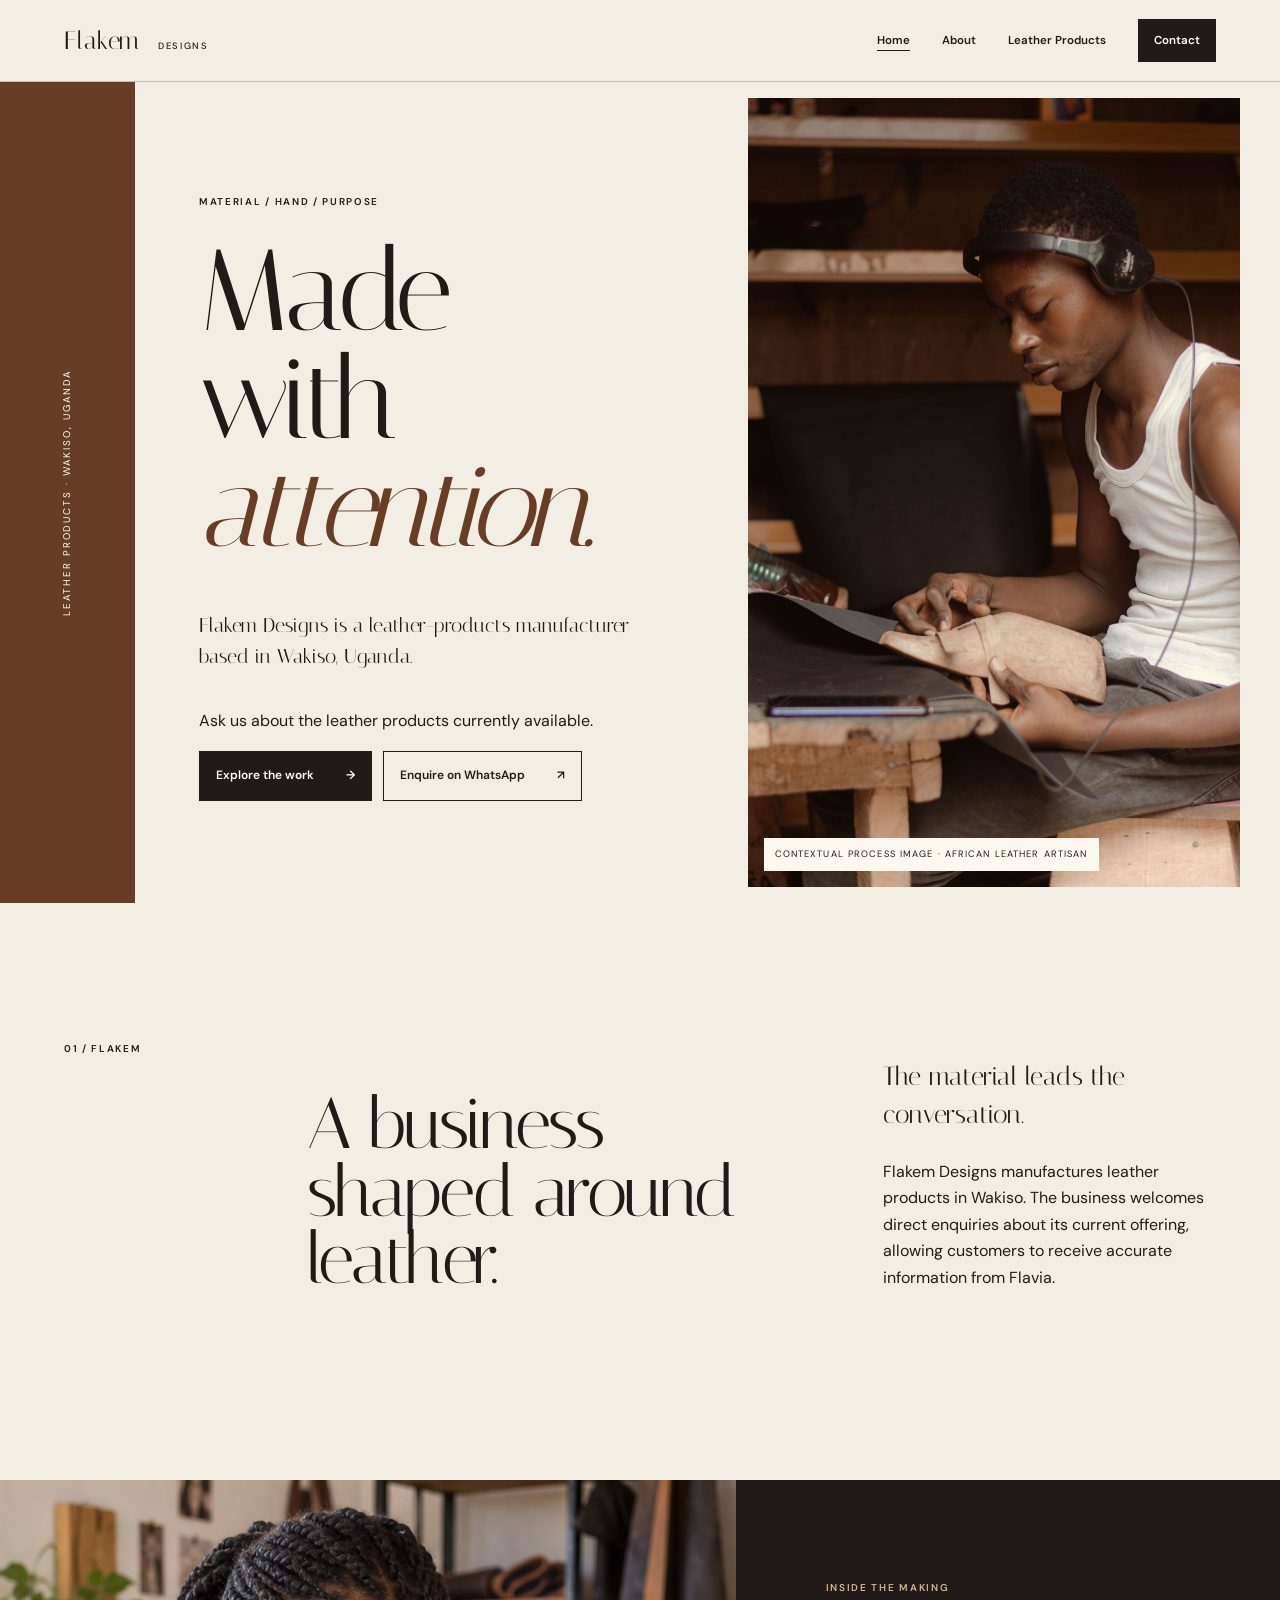
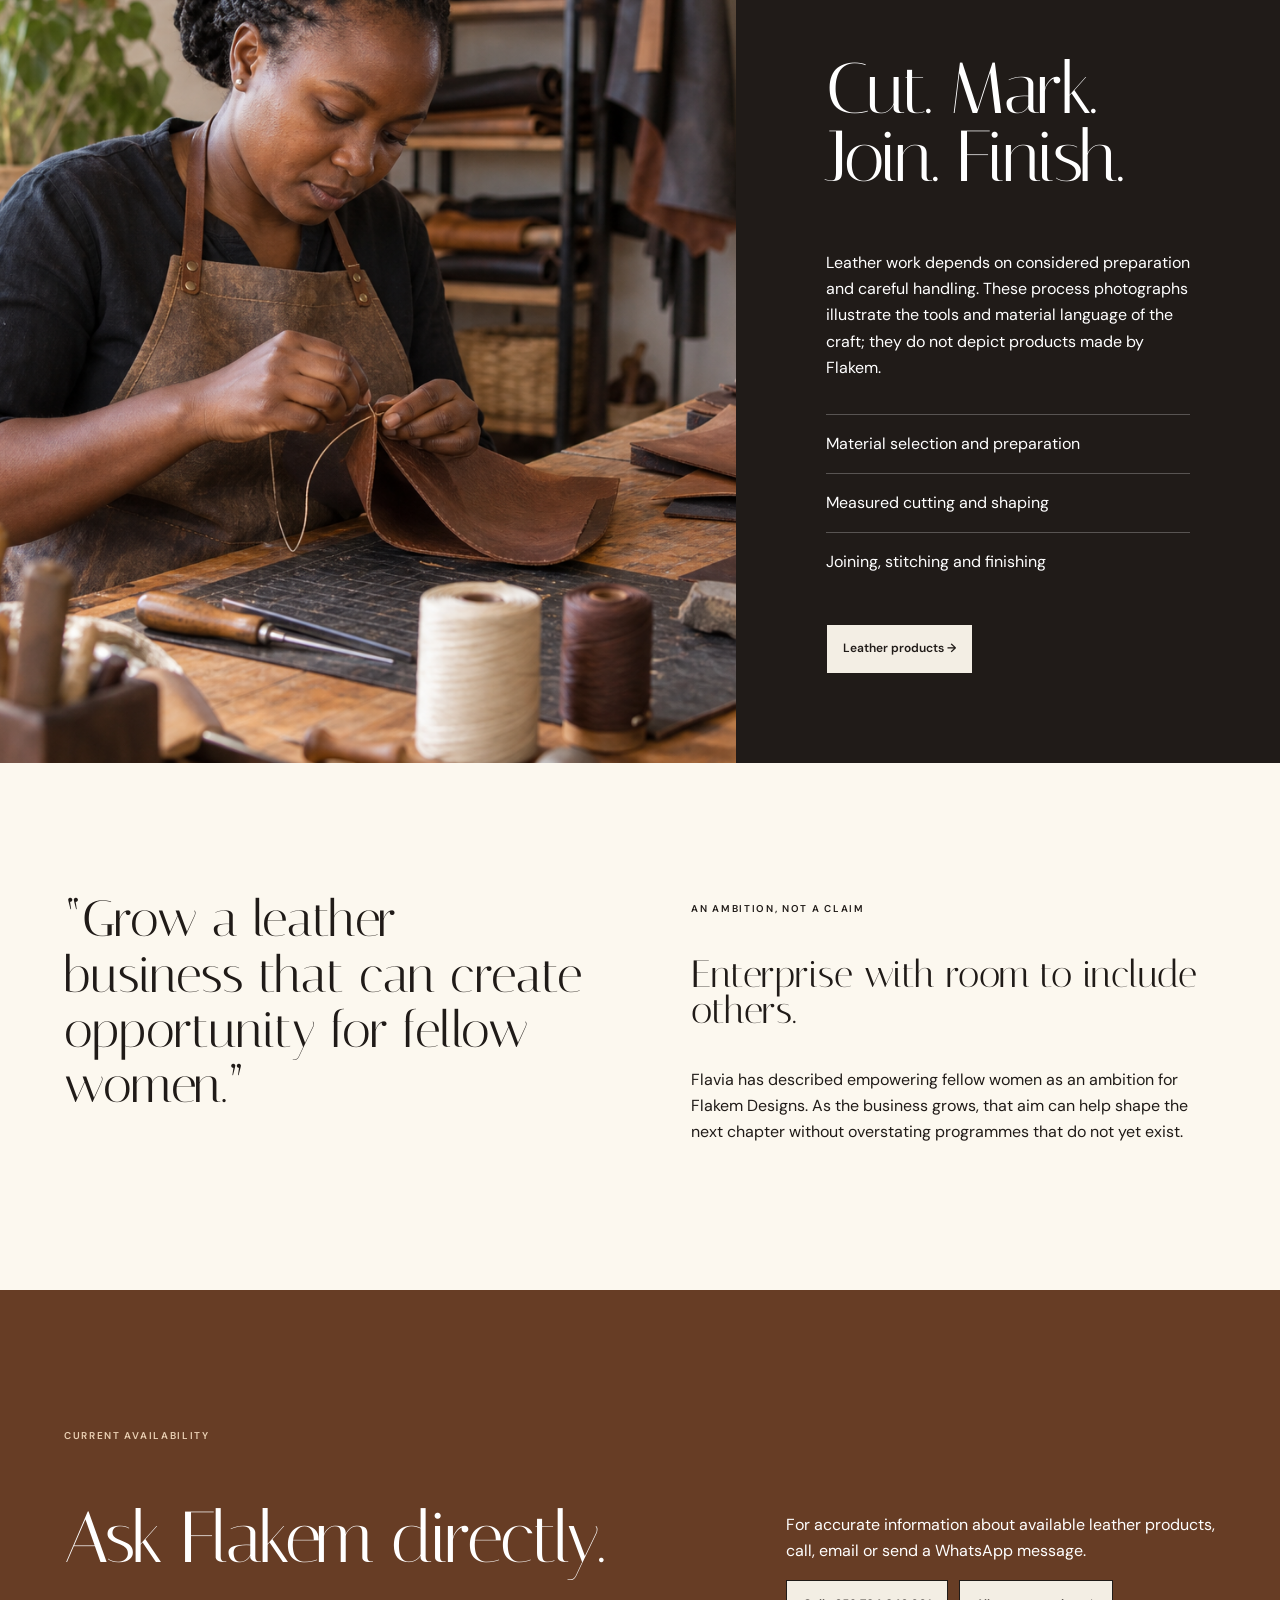
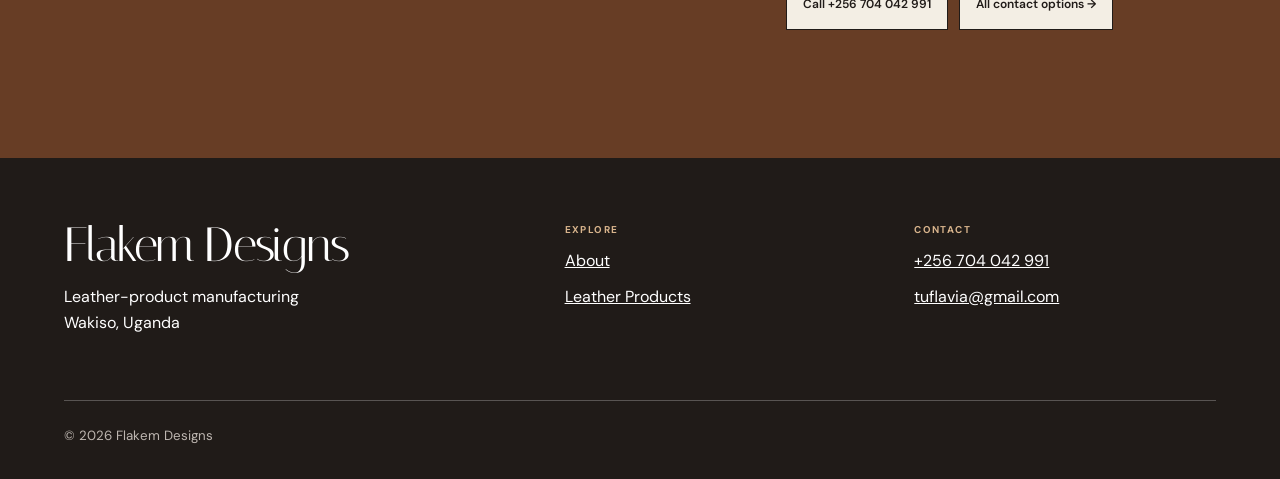
==== commit 63376bde: "Remove leadership wording from Flakem copy" ====
--- a/index.html
+++ b/index.html
@@ -36,8 +36,8 @@
           <p class="eyebrow">Material / hand / purpose</p>
           <h1>Made with <em>attention.</em></h1>
           <p class="lead">
-            Flakem Designs is a leather-products manufacturer based in Wakiso,
-            led by Tugumisirize Flavia.
+          Flakem Designs is a leather-products manufacturer based in Wakiso,
+          Uganda.
           </p>
           <p>Ask us about the leather products currently available.</p>
           <div class="actions">
